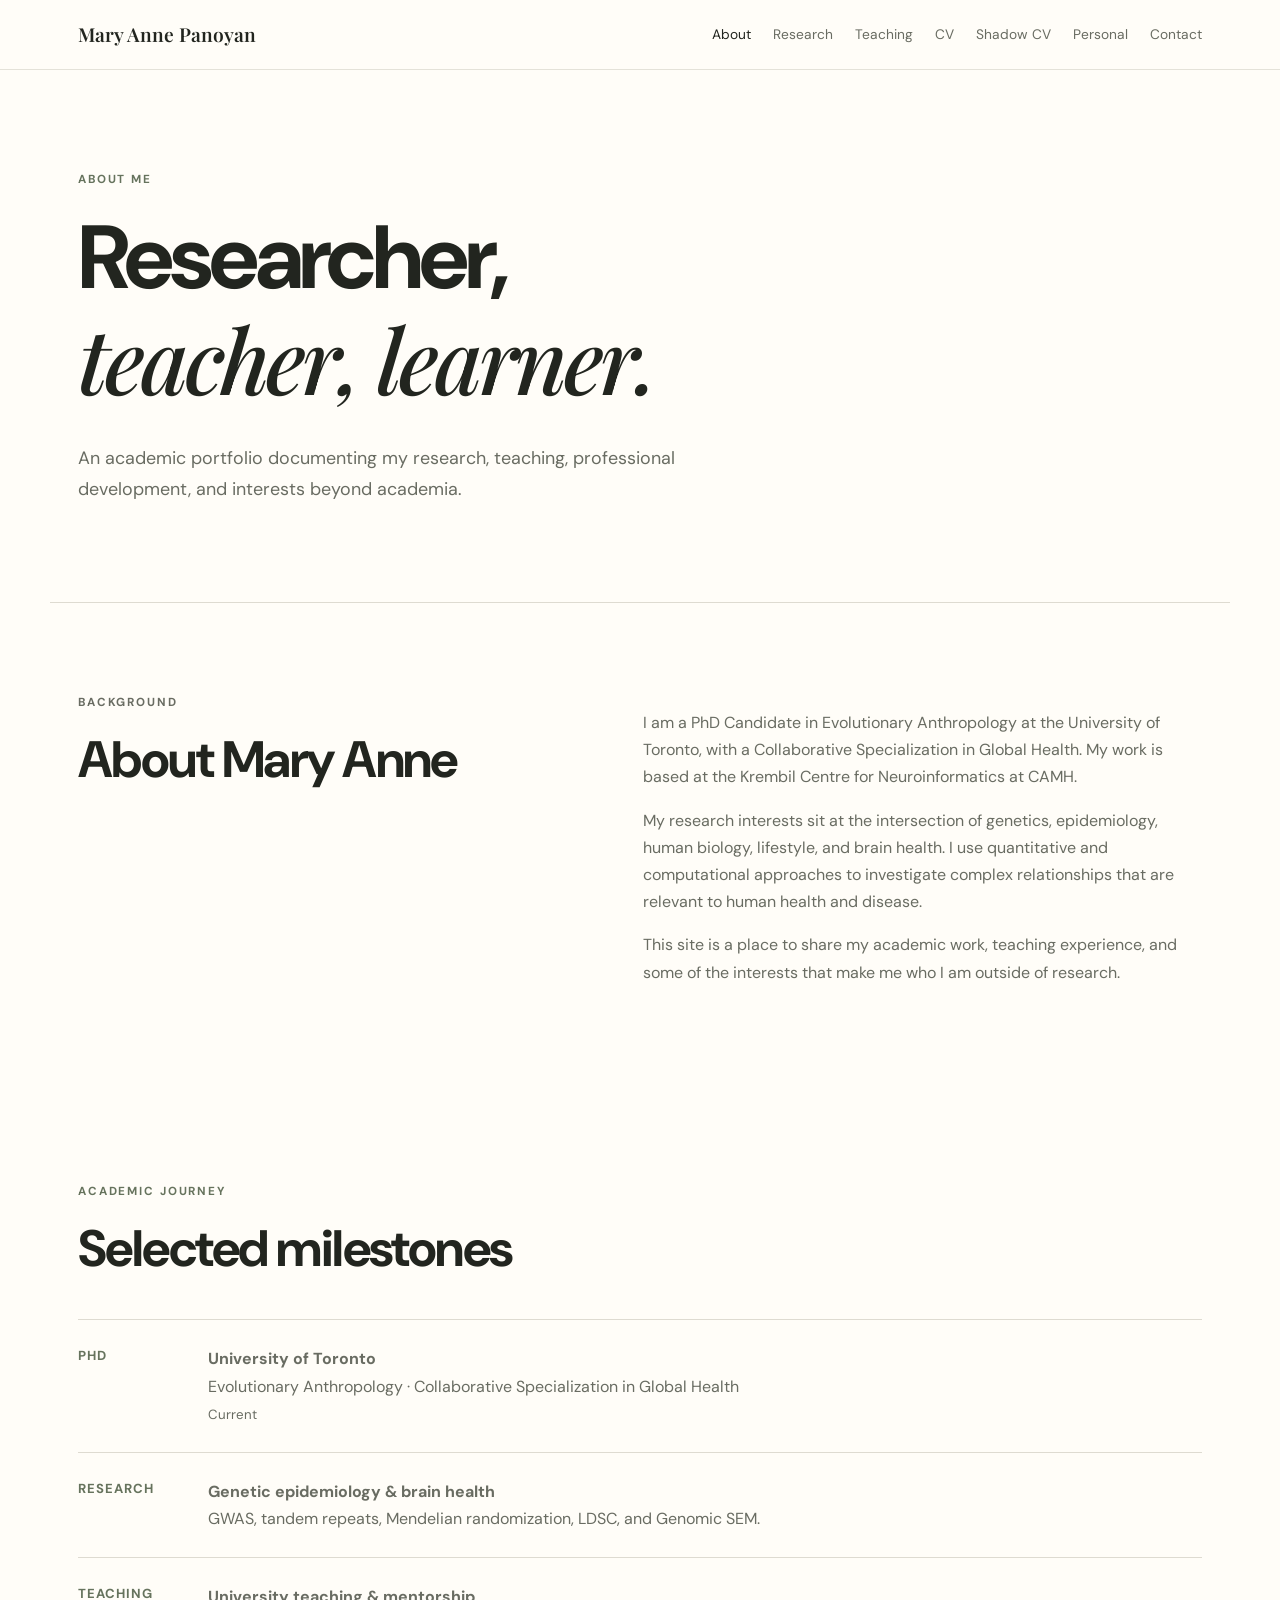
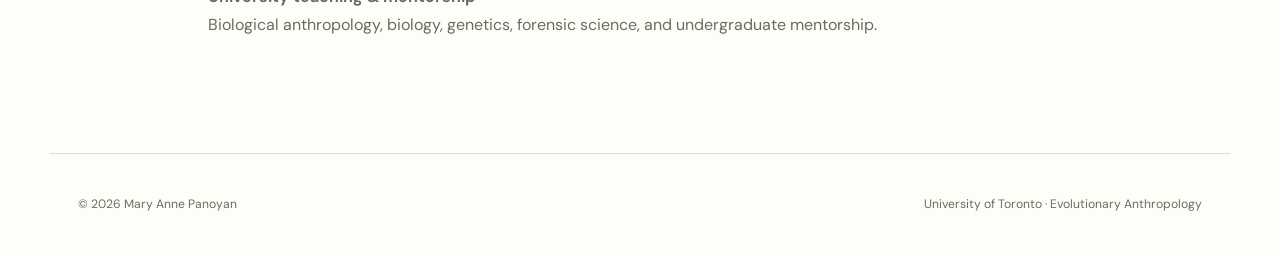
==== about.html @ 814c9139 "Add files via upload" ====
<!DOCTYPE html>
<html lang="en"><head>
<meta charset="UTF-8"><meta name="viewport" content="width=device-width, initial-scale=1.0">
<title>About | Mary Anne Panoyan</title><link rel="stylesheet" href="style.css"></head>
<body>
<header class="site-header"><div class="nav-wrap"><a class="brand" href="index.html">Mary Anne Panoyan</a><button class="menu-toggle">☰</button><nav class="nav"><a href="about.html">About</a><a href="research.html">Research</a><a href="teaching.html">Teaching</a><a href="cv.html">CV</a><a href="shadow-cv.html">Shadow CV</a><a href="personal.html">Personal</a><a href="contact.html">Contact</a></nav></div></header>
<main class="page">
<section class="page-hero"><p class="eyebrow">About me</p><h1>Researcher,<br><em>teacher, learner.</em></h1><p class="lead">An academic portfolio documenting my research, teaching, professional development, and interests beyond academia.</p></section>
<section class="two-col section">
<div><p class="eyebrow">Background</p><h2>About Mary Anne</h2></div>
<div><p>I am a PhD Candidate in Evolutionary Anthropology at the University of Toronto, with a Collaborative Specialization in Global Health. My work is based at the Krembil Centre for Neuroinformatics at CAMH.</p>
<p>My research interests sit at the intersection of genetics, epidemiology, human biology, lifestyle, and brain health. I use quantitative and computational approaches to investigate complex relationships that are relevant to human health and disease.</p>
<p>This site is a place to share my academic work, teaching experience, and some of the interests that make me who I am outside of research.</p></div>
</section>
<section class="timeline section"><div><p class="eyebrow">Academic journey</p><h2>Selected milestones</h2></div>
<div class="timeline-list">
<div><span>PhD</span><p><strong>University of Toronto</strong><br>Evolutionary Anthropology · Collaborative Specialization in Global Health<br><small>Current</small></p></div>
<div><span>Research</span><p><strong>Genetic epidemiology & brain health</strong><br>GWAS, tandem repeats, Mendelian randomization, LDSC, and Genomic SEM.</p></div>
<div><span>Teaching</span><p><strong>University teaching & mentorship</strong><br>Biological anthropology, biology, genetics, forensic science, and undergraduate mentorship.</p></div>
</div></section>
</main>
<footer><p>© 2026 Mary Anne Panoyan</p><p>University of Toronto · Evolutionary Anthropology</p></footer>
<script src="script.js"></script></body></html>
---- style.css ----
@import url('https://fonts.googleapis.com/css2?family=DM+Sans:wght@400;500;600;700&family=Playfair+Display:ital,wght@0,500;0,600;1,500;1,600&display=swap');

:root{
  --ink:#22251f; --muted:#696c62; --cream:#f7f4ed; --paper:#fffdf8;
  --sage:#66735d; --sage-light:#dce2d4; --clay:#b96f56; --line:#dedbd1;
  --serif:'Playfair Display', Georgia, serif; --sans:'DM Sans', Arial, sans-serif;
}
*{box-sizing:border-box}
html{scroll-behavior:smooth}
body{margin:0;background:var(--paper);color:var(--ink);font-family:var(--sans);line-height:1.7}
a{color:inherit;text-decoration:none}
.site-header{position:sticky;top:0;z-index:10;background:rgba(255,253,248,.93);backdrop-filter:blur(12px);border-bottom:1px solid rgba(222,219,209,.8)}
.nav-wrap{max-width:1180px;margin:auto;padding:18px 28px;display:flex;align-items:center;justify-content:space-between;gap:24px}
.brand{font-family:var(--serif);font-size:1.2rem;font-weight:600}
.nav{display:flex;gap:22px;align-items:center;font-size:.86rem}
.nav a{color:var(--muted);transition:.2s}.nav a:hover,.nav a.active{color:var(--ink)}
.menu-toggle{display:none;border:0;background:none;font-size:1.4rem}
.hero{max-width:1180px;margin:auto;min-height:650px;padding:90px 28px 80px;display:grid;grid-template-columns:1.1fr .9fr;align-items:center;gap:60px}
.eyebrow{font-size:.73rem;letter-spacing:.16em;text-transform:uppercase;color:var(--sage);font-weight:700;margin:0 0 18px}
h1,h2,h3{line-height:1.12;margin-top:0}
h1{font-size:clamp(3.4rem,7vw,6.7rem);letter-spacing:-.045em;margin-bottom:28px}
h2{font-size:clamp(2rem,4vw,3.3rem);letter-spacing:-.03em}
h3{font-size:1.55rem}
em{font-family:var(--serif);font-weight:500}
.hero-text,.lead{font-size:1.12rem;color:var(--muted);max-width:650px}
.button-row{display:flex;align-items:center;gap:25px;margin-top:35px}
.button{display:inline-block;background:var(--ink);color:#fff;padding:13px 21px;border-radius:2px;font-size:.86rem;font-weight:700;transition:.2s}
.button:hover{background:var(--sage)}
.text-link{font-weight:700;font-size:.9rem}
.hero-art{position:relative;min-height:470px;background:var(--sage-light);overflow:hidden}
.orb{position:absolute;border-radius:50%;filter:blur(.2px)}
.orb-one{width:330px;height:330px;background:#aab69e;top:50px;left:70px;border-radius:52% 48% 58% 42%}
.orb-two{width:210px;height:280px;background:#c98a72;right:35px;bottom:30px;border-radius:58% 42% 45% 55%;mix-blend-mode:multiply}
.line-art{position:absolute;width:260px;height:260px;border:1px solid rgba(34,37,31,.45);border-radius:50%;top:120px;left:135px}
.line-art:after{content:'';position:absolute;width:140px;height:140px;border:1px solid rgba(34,37,31,.35);border-radius:45% 55% 60% 40%;top:58px;left:58px}
.hero-note{position:absolute;right:25px;top:25px;font-family:var(--serif);font-style:italic;line-height:1.25;text-align:right}
.section{max-width:1180px;margin:auto;padding:90px 28px}
.intro{display:grid;grid-template-columns:1fr 1fr;gap:100px;border-top:1px solid var(--line)}
.intro-text{font-size:1.02rem;color:var(--muted);padding-top:8px}
.cards{display:grid;grid-template-columns:repeat(3,1fr);gap:16px;padding-top:20px}
.feature-card{min-height:310px;background:var(--cream);padding:30px;position:relative;border:1px solid transparent;transition:.25s}
.feature-card:hover{border-color:var(--line);transform:translateY(-4px)}
.card-number{font-size:.72rem;color:var(--clay);font-weight:700}
.feature-card h3{margin-top:70px}
.feature-card p{color:var(--muted);font-size:.92rem}
.card-arrow{position:absolute;right:30px;bottom:25px;font-size:1.3rem}
.quote{text-align:center;padding-top:130px;padding-bottom:130px}
.quote p{font-family:var(--serif);font-style:italic;font-size:clamp(2rem,4vw,3.5rem);margin:0 auto 18px;max-width:850px}
.quote span{color:var(--muted);font-size:.9rem}
footer{border-top:1px solid var(--line);max-width:1180px;margin:auto;padding:28px;display:flex;justify-content:space-between;color:var(--muted);font-size:.76rem}
.page{min-height:75vh}.page-hero{max-width:1180px;margin:auto;padding:100px 28px 80px;border-bottom:1px solid var(--line)}.page-hero h1{font-size:clamp(3.2rem,7vw,5.8rem)}.page-hero.compact{padding-bottom:65px}
.two-col{display:grid;grid-template-columns:1fr 1.2fr;gap:100px}.two-col p{color:var(--muted)}
.timeline-list{margin-top:35px}.timeline-list>div{display:grid;grid-template-columns:130px 1fr;padding:25px 0;border-top:1px solid var(--line)}.timeline-list span{color:var(--sage);font-weight:700;font-size:.82rem;text-transform:uppercase;letter-spacing:.08em}.timeline-list p{margin:0;color:var(--muted)}
.project-grid{display:grid;grid-template-columns:1fr 1fr;gap:18px}.project-card{padding:35px;background:var(--cream);min-height:330px;border-left:4px solid var(--sage)}.project-card:nth-child(2n){border-left-color:var(--clay)}.project-card>span{font-size:.73rem;text-transform:uppercase;letter-spacing:.12em;color:var(--muted)}.project-card p{color:var(--muted)}.tags{font-size:.76rem;text-transform:uppercase;letter-spacing:.08em;margin-top:35px}
.methods{border-top:1px solid var(--line)}.tag-cloud{display:flex;flex-wrap:wrap;gap:10px;margin-top:30px}.tag-cloud span{border:1px solid var(--line);padding:9px 14px;border-radius:50px;font-size:.82rem;background:var(--paper)}
.experience-item{display:grid;grid-template-columns:150px 1fr;gap:35px;padding:28px 0;border-top:1px solid var(--line)}.experience-item>span{color:var(--sage);font-size:.82rem;font-weight:700}.experience-item h3{margin-bottom:5px}.experience-item p{color:var(--muted);margin:4px 0}
.cv-preview{display:grid;grid-template-columns:1fr 1.5fr;gap:80px;border-top:1px solid var(--line)}.cv-preview p{color:var(--muted)}.note-box{max-width:1124px;margin:0 auto 80px;background:var(--cream);padding:28px}.note-box p{margin-bottom:0;color:var(--muted)}
.shadow-grid{display:grid;grid-template-columns:1fr 1fr;gap:18px}.shadow-grid article{padding:32px;background:var(--cream);min-height:310px}.shadow-grid article>span{color:var(--clay);font-weight:700}.shadow-grid ul{padding-left:20px;color:var(--muted)}
.personal-grid{display:grid;grid-template-columns:1fr 1fr;gap:18px}.personal-card{padding:32px;background:var(--cream);min-height:360px}.placeholder-art{height:150px;background:var(--sage-light);display:grid;place-items:center;text-align:center;font-family:var(--serif);font-size:1.8rem;font-style:italic;margin-bottom:28px}.big-icon{font-size:4rem;height:150px;display:flex;align-items:center}.personal-card p{color:var(--muted)}.currently{border-top:1px solid var(--line)}.currently-grid{display:grid;grid-template-columns:repeat(4,1fr);border:1px solid var(--line)}.currently-grid div{padding:25px;border-right:1px solid var(--line)}.currently-grid div:last-child{border-right:0}.currently-grid span{display:block;color:var(--sage);font-size:.72rem;text-transform:uppercase;letter-spacing:.12em}.currently-grid strong{display:block;margin-top:10px}
.contact-grid{display:grid;grid-template-columns:1fr 1fr;gap:18px}.contact-card{padding:35px;background:var(--cream);min-height:180px}.contact-card span{display:block;color:var(--sage);font-size:.73rem;text-transform:uppercase;letter-spacing:.12em;font-weight:700}.contact-card strong{display:block;font-size:1.2rem;margin:18px 0 8px}.contact-card small{color:var(--muted)}
code{font-family:monospace}
@media(max-width:800px){
  .nav{display:none;position:absolute;top:66px;left:0;right:0;background:var(--paper);padding:18px 28px;border-bottom:1px solid var(--line);flex-direction:column;align-items:flex-start}.nav.open{display:flex}.menu-toggle{display:block}
  .hero{grid-template-columns:1fr;padding-top:65px}.hero-art{min-height:330px}.intro,.two-col,.cv-preview{grid-template-columns:1fr;gap:35px}.cards,.project-grid,.shadow-grid,.personal-grid,.contact-grid{grid-template-columns:1fr}.currently-grid{grid-template-columns:1fr 1fr}.currently-grid div:nth-child(2){border-right:0}.currently-grid div{border-bottom:1px solid var(--line)}footer{flex-direction:column;gap:5px}
}
@media(max-width:500px){.nav-wrap{padding:16px 20px}.hero,.section,.page-hero{padding-left:20px;padding-right:20px}.hero{padding-top:50px}.hero-art{min-height:280px}.currently-grid{grid-template-columns:1fr}.currently-grid div{border-right:0!important}.experience-item,.timeline-list>div{grid-template-columns:1fr;gap:8px}footer{padding-left:20px;padding-right:20px}}
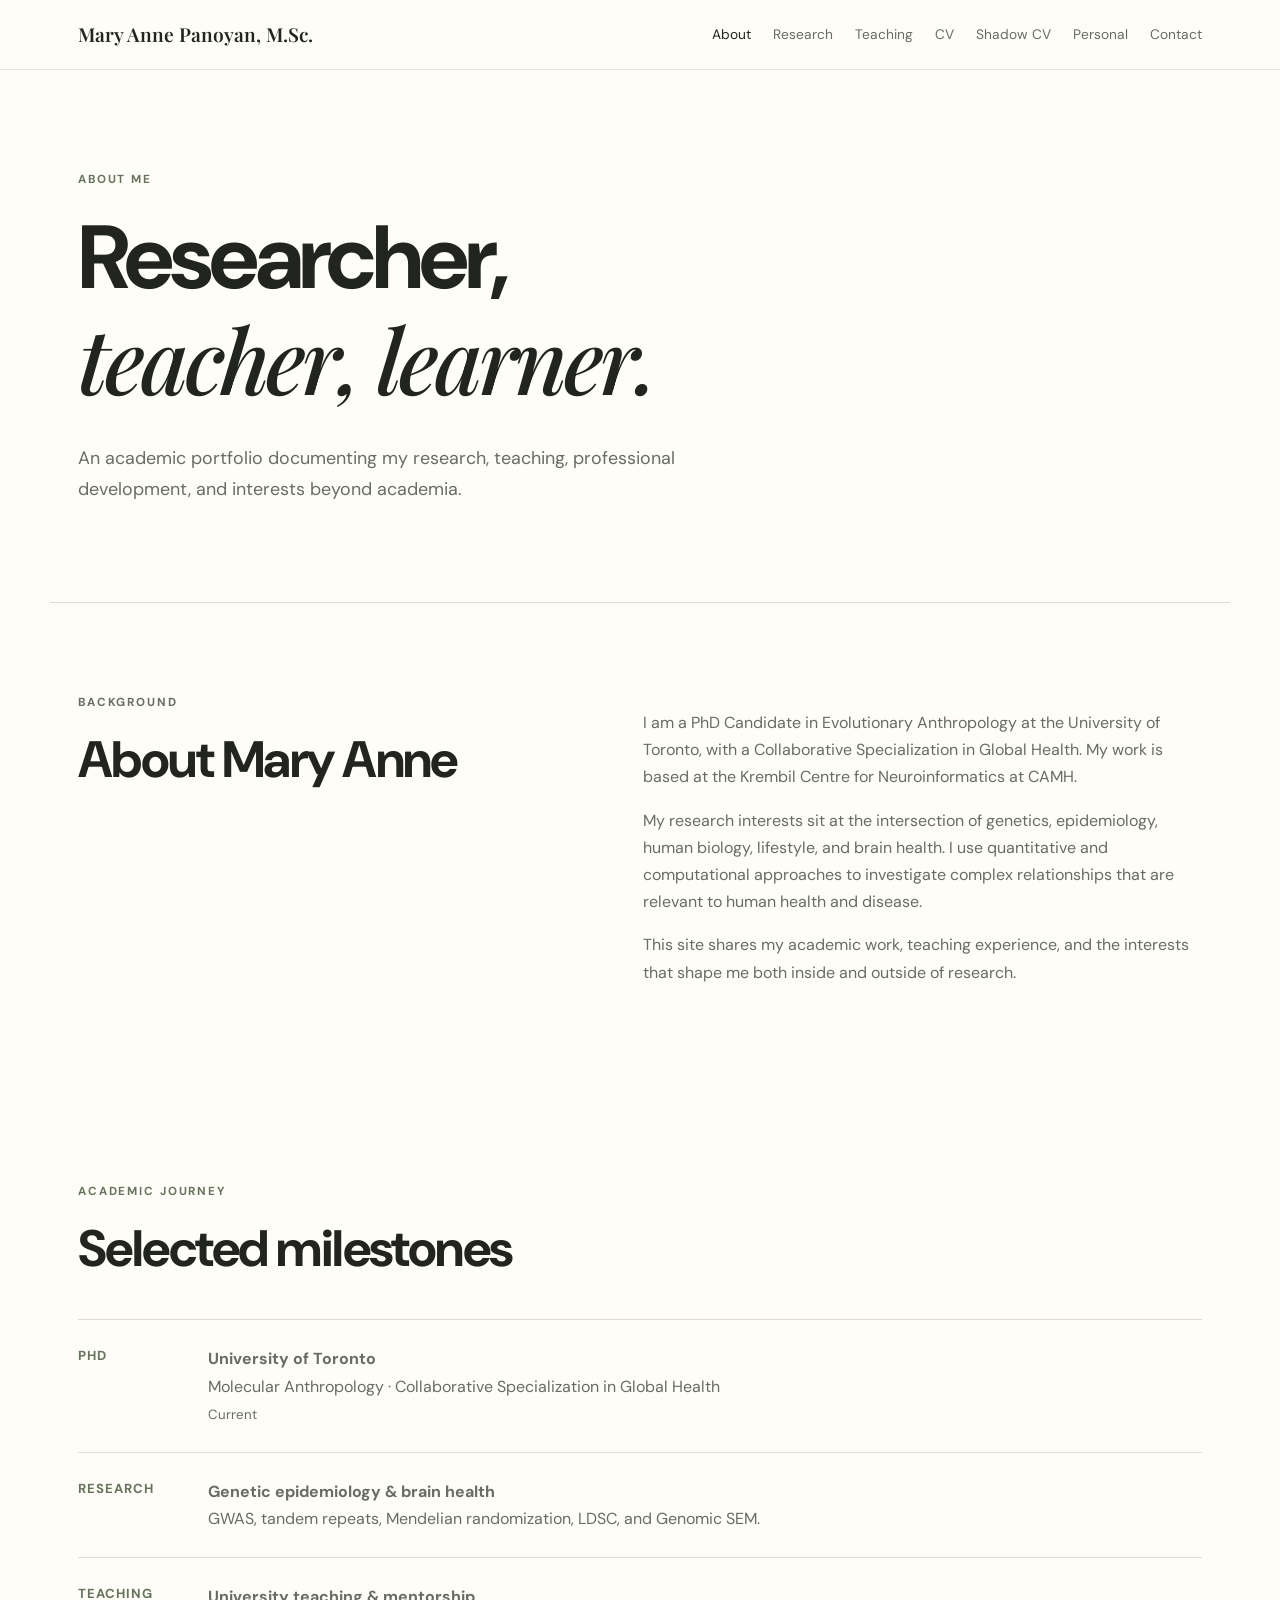
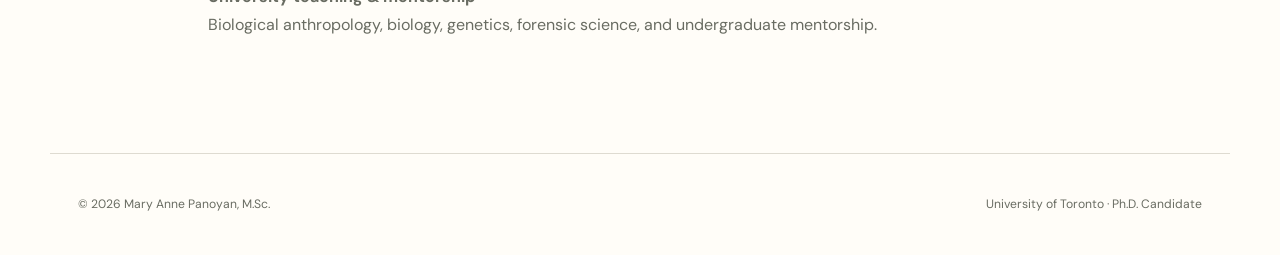
==== commit 2d69c8ab: "Update title and footer information in about.html" ====
--- a/about.html
+++ b/about.html
@@ -1,23 +1,23 @@
 <!DOCTYPE html>
 <html lang="en"><head>
 <meta charset="UTF-8"><meta name="viewport" content="width=device-width, initial-scale=1.0">
-<title>About | Mary Anne Panoyan</title><link rel="stylesheet" href="style.css"></head>
+<title>About | Mary Anne Panoyan, M.Sc.</title><link rel="stylesheet" href="style.css"></head>
 <body>
-<header class="site-header"><div class="nav-wrap"><a class="brand" href="index.html">Mary Anne Panoyan</a><button class="menu-toggle">☰</button><nav class="nav"><a href="about.html">About</a><a href="research.html">Research</a><a href="teaching.html">Teaching</a><a href="cv.html">CV</a><a href="shadow-cv.html">Shadow CV</a><a href="personal.html">Personal</a><a href="contact.html">Contact</a></nav></div></header>
+<header class="site-header"><div class="nav-wrap"><a class="brand" href="index.html">Mary Anne Panoyan, M.Sc.</a><button class="menu-toggle">☰</button><nav class="nav"><a href="about.html">About</a><a href="research.html">Research</a><a href="teaching.html">Teaching</a><a href="cv.html">CV</a><a href="shadow-cv.html">Shadow CV</a><a href="personal.html">Personal</a><a href="contact.html">Contact</a></nav></div></header>
 <main class="page">
 <section class="page-hero"><p class="eyebrow">About me</p><h1>Researcher,<br><em>teacher, learner.</em></h1><p class="lead">An academic portfolio documenting my research, teaching, professional development, and interests beyond academia.</p></section>
 <section class="two-col section">
 <div><p class="eyebrow">Background</p><h2>About Mary Anne</h2></div>
 <div><p>I am a PhD Candidate in Evolutionary Anthropology at the University of Toronto, with a Collaborative Specialization in Global Health. My work is based at the Krembil Centre for Neuroinformatics at CAMH.</p>
 <p>My research interests sit at the intersection of genetics, epidemiology, human biology, lifestyle, and brain health. I use quantitative and computational approaches to investigate complex relationships that are relevant to human health and disease.</p>
-<p>This site is a place to share my academic work, teaching experience, and some of the interests that make me who I am outside of research.</p></div>
+<p>This site shares my academic work, teaching experience, and the interests that shape me both inside and outside of research.</p></div>
 </section>
 <section class="timeline section"><div><p class="eyebrow">Academic journey</p><h2>Selected milestones</h2></div>
 <div class="timeline-list">
-<div><span>PhD</span><p><strong>University of Toronto</strong><br>Evolutionary Anthropology · Collaborative Specialization in Global Health<br><small>Current</small></p></div>
+<div><span>PhD</span><p><strong>University of Toronto</strong><br>Molecular Anthropology · Collaborative Specialization in Global Health<br><small>Current</small></p></div>
 <div><span>Research</span><p><strong>Genetic epidemiology & brain health</strong><br>GWAS, tandem repeats, Mendelian randomization, LDSC, and Genomic SEM.</p></div>
 <div><span>Teaching</span><p><strong>University teaching & mentorship</strong><br>Biological anthropology, biology, genetics, forensic science, and undergraduate mentorship.</p></div>
 </div></section>
 </main>
-<footer><p>© 2026 Mary Anne Panoyan</p><p>University of Toronto · Evolutionary Anthropology</p></footer>
+<footer><p>© 2026 Mary Anne Panoyan, M.Sc.</p><p>University of Toronto · Ph.D. Candidate</p></footer>
 <script src="script.js"></script></body></html>
